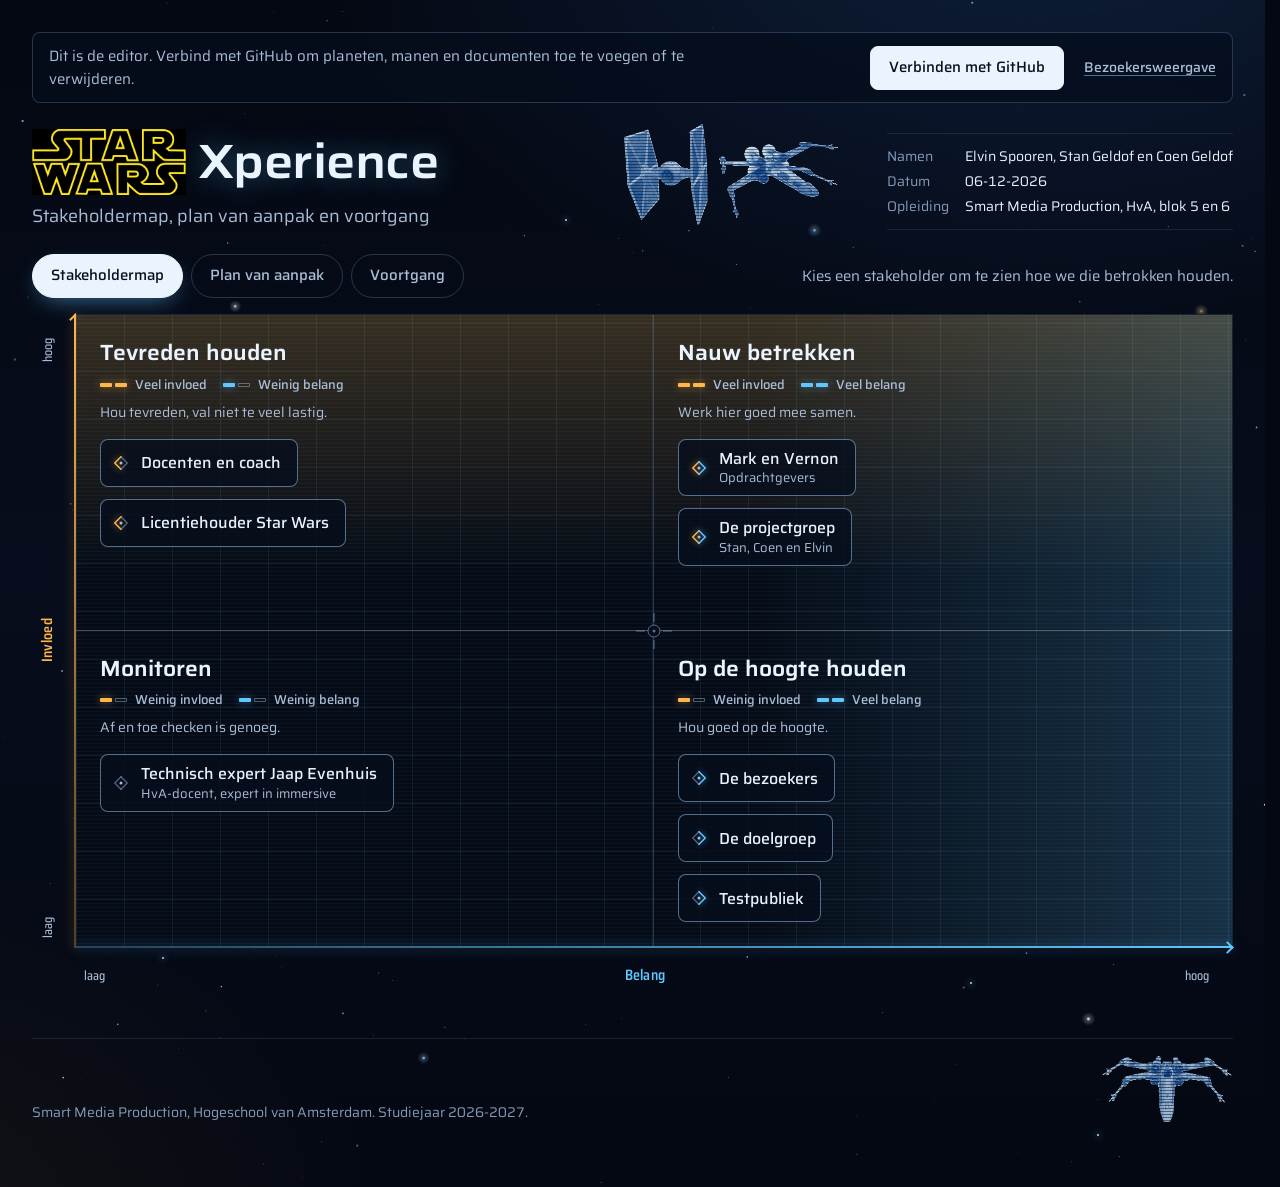
==== editor.html @ 6825aa11 "Eerste versie van de stakeholdermap Star Wars Xperience Bezoekerspagina (index.html), editor voor he" ====
<!doctype html>
<html lang="nl">
<head>
  <meta charset="utf-8">
  <meta name="viewport" content="width=device-width, initial-scale=1, viewport-fit=cover">
  <title>Editor | Star Wars Xperience</title>
  <meta name="description" content="Editor voor het team van Star Wars Xperience: planeten, manen en documenten toevoegen en verwijderen.">
  <meta name="robots" content="noindex, nofollow">
  <meta name="color-scheme" content="dark">
  <meta name="theme-color" content="#040812">
  <link rel="icon" href="data:image/svg+xml,%3Csvg xmlns='http://www.w3.org/2000/svg' viewBox='0 0 16 16'%3E%3Crect width='16' height='16' rx='3' fill='%23070d1c'/%3E%3Cpath d='M8 2.5 2.5 8 8 13.5' fill='none' stroke='%23ffb648' stroke-width='1.6' stroke-linecap='round' stroke-linejoin='round'/%3E%3Cpath d='M8 2.5 13.5 8 8 13.5' fill='none' stroke='%2362c6ff' stroke-width='1.6' stroke-linecap='round' stroke-linejoin='round'/%3E%3Ccircle cx='8' cy='8' r='1.4' fill='%23eaf4ff'/%3E%3C/svg%3E">
  <style>
    /* Basis voor het moment dat styles.css en de scripts nog niet geladen zijn,
       bijvoorbeeld in een voorvertoning die alleen dit ene bestand toont. */
    html { background: #040812; color-scheme: dark; }
    body { margin: 0; color: #e8f1fb; font-family: "Saira", "Bahnschrift", "DIN Alternate", "Segoe UI", system-ui, sans-serif; line-height: 1.55; }
    .page { max-width: 1344px; margin: 0 auto; padding: 24px 16px 48px; }
    h1 { margin: 0; font-size: 2rem; line-height: 1.1; color: #eaf4ff; }
    .masthead__sub { margin: 8px 0 0; font-size: 1.125rem; color: #a9bdd6; }
    .skip { position: absolute; left: 16px; top: 16px; transform: translateY(-200%); }
    .skip:focus { transform: none; }
    dialog:not([open]) { display: none; }
    .fallback { max-width: 60ch; margin: 24px 0 0; padding: 16px; border: 1px dashed rgba(160, 208, 255, 0.5); border-radius: 8px; color: #a9bdd6; opacity: 0; animation: fallback-in 0.01s 1.5s forwards; }
    .fallback strong { color: #eaf4ff; }
    @keyframes fallback-in { to { opacity: 1; } }
  </style>
  <link rel="stylesheet" href="styles.css">
</head>
<body data-modus="editor">
  <canvas class="sky" id="sky" aria-hidden="true"></canvas>
  <div class="sky-lights" id="sky-lights" aria-hidden="true"></div>

  <a class="skip" href="#inhoud">Naar de inhoud</a>

  <div class="page">
    <header class="masthead" id="masthead">
      <div class="masthead__title" id="masthead-title">
        <div class="masthead__words">
          <h1 id="project-naam">Star Wars Xperience</h1>
          <p class="masthead__sub" id="project-ondertitel">Stakeholdermap, plan van aanpak en voortgang</p>
        </div>
      </div>
      <dl class="titleblock" id="project-gegevens"></dl>
    </header>

    <div class="switchbar">
      <div class="tabs" id="tabs" role="tablist"></div>
      <p class="switchbar__hint" id="weergave-intro"></p>
    </div>

    <main id="inhoud" tabindex="-1">
      <p class="fallback" id="fallback">De stakeholdermap is hier niet geladen. Open <strong>editor.html</strong> in een browser om hem te zien. Een voorvertoning zonder scripts toont alleen deze kop.</p>

      <section class="view" id="weergave-kaart" role="tabpanel" aria-labelledby="tab-kaart">
        <div class="stage" id="stage">
          <div class="map" id="map"></div>
          <div class="dock">
            <dialog class="detail" id="detail" aria-labelledby="detail-naam">
              <div class="detail__inner">
                <header class="detail__head">
                  <div>
                    <h2 id="detail-naam" tabindex="-1"></h2>
                    <p class="detail__sub" id="detail-sub"></p>
                  </div>
                  <button class="iconbtn" id="detail-sluiten" type="button">
                    <svg viewBox="0 0 20 20" width="20" height="20" aria-hidden="true" focusable="false"><path d="M5 5l10 10M15 5 5 15" fill="none" stroke="currentColor" stroke-width="1.5" stroke-linecap="round"/></svg>
                  </button>
                </header>
                <div class="detail__positie" id="detail-positie"></div>
                <section class="detail__plan" aria-labelledby="detail-plan-titel">
                  <h3 id="detail-plan-titel"></h3>
                  <div id="detail-plan"></div>
                </section>
                <section class="detail__docs" aria-labelledby="detail-docs-titel">
                  <h3 id="detail-docs-titel"></h3>
                  <div id="detail-docs"></div>
                </section>
              </div>
            </dialog>
          </div>
        </div>
      </section>

      <section class="view" id="weergave-plan" role="tabpanel" aria-labelledby="tab-plan" hidden></section>

      <section class="view" id="weergave-voortgang" role="tabpanel" aria-labelledby="tab-voortgang" hidden>
        <div class="galaxy" id="galaxy"></div>
        <div class="planetview" id="planetview" hidden></div>
      </section>
    </main>

    <footer class="colophon" id="colophon">
      <div class="colophon__text">
        <p id="voettekst"></p>
      </div>
    </footer>
  </div>

  <canvas class="hyperspace" id="hyperspace" aria-hidden="true" hidden></canvas>

  <noscript>
    <p class="noscript">Deze pagina heeft JavaScript nodig om de stakeholdermap te tonen.</p>
  </noscript>

  <script src="data.js"></script>
  <script src="documenten.js"></script>
  <script src="planeten.js"></script>
  <script src="voortgang.js"></script>
  <script src="app.js"></script>
</body>
</html>
---- styles.css ----
/* Stakeholdermap Star Wars Xperience
   Twee lichten dragen de kaart: amber is invloed, blauw is belang. */

/* Saira staat in de map fonts (SIL Open Font License, zie fonts/OFL.txt). */
@font-face {
  font-family: "Saira";
  font-style: normal;
  font-weight: 100 900;
  font-stretch: 50% 125%;
  font-display: swap;
  src: url("fonts/saira-latin-ext.woff2") format("woff2");
  unicode-range: U+0100-02BA, U+02BD-02C5, U+02C7-02CC, U+02CE-02D7, U+02DD-02FF, U+0304, U+0308, U+0329, U+1D00-1DBF, U+1E00-1E9F, U+1EF2-1EFF, U+2020, U+20A0-20AB, U+20AD-20C4, U+2113, U+2C60-2C7F, U+A720-A7FF;
}

@font-face {
  font-family: "Saira";
  font-style: normal;
  font-weight: 100 900;
  font-stretch: 50% 125%;
  font-display: swap;
  src: url("fonts/saira-latin.woff2") format("woff2");
  unicode-range: U+0000-00FF, U+0131, U+0152-0153, U+02BB-02BC, U+02C6, U+02DA, U+02DC, U+0304, U+0308, U+0329, U+2000-206F, U+20AC, U+2122, U+2191, U+2193, U+2212, U+2215, U+FEFF, U+FFFD;
}

:root {
  color-scheme: dark;

  /* Ruimte */
  --space-deep: #040812;
  --space: #070d1c;
  --panel: #0a1426;
  --plate: rgba(6, 14, 28, 0.76);
  --plate-hover: rgba(14, 30, 56, 0.9);
  --plate-lock: rgba(18, 38, 70, 0.95);

  /* Licht */
  --amber: #ffb648;
  --amber-rgb: 255, 182, 72;
  --blue: #62c6ff;
  --blue-rgb: 98, 198, 255;
  --ice: #eaf4ff;

  /* Tekst en lijnen */
  --text: #e8f1fb;
  --text-2: #a9bdd6;
  --text-3: #8399b6;
  --line: rgba(128, 176, 224, 0.26);
  --line-soft: rgba(128, 176, 224, 0.14);
  --line-strong: rgba(160, 208, 255, 0.5);
  --mark-off: rgba(150, 176, 208, 0.5);
  --grid: rgba(128, 176, 224, 0.1);
  --surface: rgba(6, 12, 24, 0.95);
  --danger: #ff9c9c;

  /* Spacing op een basis van 4px */
  --s-xxs: 4px;
  --s-xs: 8px;
  --s-sm: 12px;
  --s-md: 16px;
  --s-lg: 20px;
  --s-xl: 24px;
  --s-xxl: 32px;
  --s-xxxl: 40px;
  --s-section-sm: 48px;
  --s-section: 64px;

  /* Radii */
  --r-xs: 4px;
  --r-md: 8px;
  --r-lg: 12px;
  --r-xxl: 20px;
  --r-full: 9999px;

  --font: "Saira", "Bahnschrift", "DIN Alternate", "Segoe UI", system-ui, sans-serif;
  --ease-out: cubic-bezier(0.16, 1, 0.3, 1);
  --detail-w: 400px;
}

*,
*::before,
*::after {
  box-sizing: border-box;
}

html {
  -webkit-text-size-adjust: 100%;
  text-size-adjust: 100%;
  scrollbar-color: rgba(var(--blue-rgb), 0.45) transparent;
  scrollbar-gutter: stable;
  background: var(--space-deep);
}

html.has-sheet {
  overflow: hidden;
}

/* De nevel zit in de achtergrond van de body, de sterren liggen er als laag overheen. */
body {
  position: relative;
  isolation: isolate;
  margin: 0;
  min-height: 100dvh;
  background:
    radial-gradient(1200px 720px at 82% -120px, rgba(46, 104, 190, 0.26), transparent 62%) no-repeat,
    radial-gradient(900px 620px at -12% calc(100% + 80px), rgba(var(--amber-rgb), 0.07), transparent 62%) no-repeat,
    linear-gradient(180deg, var(--space-deep) 0%, var(--space) 48%, var(--space-deep) 100%);
  color: var(--text);
  font-family: var(--font);
  font-size: 1rem;
  font-weight: 400;
  line-height: 1.55;
  font-variant-numeric: tabular-nums;
  -webkit-font-smoothing: antialiased;
  text-rendering: optimizeLegibility;
}

::selection {
  background: rgba(var(--blue-rgb), 0.36);
  color: #fff;
}

:focus-visible {
  outline: 2px solid var(--ice);
  outline-offset: 3px;
}

h1,
h2,
h3,
p,
dl,
dd,
ul {
  margin: 0;
}

ul {
  padding: 0;
  list-style: none;
}

button {
  font-family: inherit;
}

/* Sterrenveld */
.sky {
  position: absolute;
  inset: 0;
  z-index: -1;
  width: 100%;
  height: 100%;
  pointer-events: none;
}

.sky-lights {
  position: absolute;
  inset: 0;
  z-index: -1;
  pointer-events: none;
  overflow: hidden;
}

.sky-lights span {
  position: absolute;
  width: 2px;
  height: 2px;
  border-radius: 50%;
  background: var(--ice);
  box-shadow: 0 0 6px 1px rgba(var(--blue-rgb), 0.55);
  opacity: 0.85;
}

.skip {
  position: absolute;
  left: var(--s-md);
  top: var(--s-md);
  z-index: 10;
  padding: 10px 18px;
  border-radius: var(--r-md);
  background: var(--ice);
  color: #06101f;
  font-weight: 500;
  text-decoration: none;
  transform: translateY(-200%);
}

.skip:focus-visible {
  transform: none;
}

.noscript {
  max-width: 1280px;
  margin: 0 auto;
  padding: var(--s-xl) var(--s-md);
  color: var(--text);
}

.visually-hidden {
  position: absolute;
  width: 1px;
  height: 1px;
  margin: -1px;
  padding: 0;
  overflow: hidden;
  clip-path: inset(50%);
  white-space: nowrap;
  border: 0;
}

/* Pagina */
.page {
  max-width: 1344px;
  margin-inline: auto;
  padding: var(--s-xl) var(--s-md) var(--s-section-sm);
}

/* Kop */
.masthead {
  display: grid;
  gap: var(--s-lg);
}

h1 {
  font-size: 2rem;
  font-weight: 600;
  font-stretch: 118%;
  line-height: 1.1;
  letter-spacing: -0.01em;
  color: var(--ice);
  text-wrap: balance;
  text-shadow: 0 0 28px rgba(var(--blue-rgb), 0.38);
}

.masthead__sub {
  margin-top: var(--s-xs);
  font-size: 1.125rem;
  line-height: 1.5;
  color: var(--text-2);
}

.masthead__title {
  container-type: inline-size;
  display: flex;
  align-items: flex-end;
  justify-content: space-between;
  gap: var(--s-xl);
  min-width: 0;
}

.masthead__words {
  min-width: 0;
}

/* Titel: het logo vervangt de woorden "Star Wars", de rest is gezet. */
.lockup {
  display: flex;
  flex-wrap: wrap;
  align-items: center;
  gap: var(--s-xs) var(--s-sm);
}

.lockup__logo {
  flex: none;
  width: 3.2em;
  mix-blend-mode: screen;
}

/* Een plaatje met uitsnede: het script zet de maat, hier alleen het venster. */
.crop {
  position: relative;
  display: block;
  overflow: hidden;
}

.crop img {
  position: absolute;
  top: 0;
  left: 0;
  display: block;
  max-width: none;
  height: auto;
  opacity: 0;
}

.crop.is-ready img {
  opacity: 1;
}

/* Hologram: een uitgesneden schip in blauw licht, met scanlijnen eroverheen. */
.holo {
  flex: none;
  opacity: 0.94;
  pointer-events: none;
  -webkit-mask-image: repeating-linear-gradient(to bottom, #000 0 2px, rgba(0, 0, 0, 0.5) 2px 3px);
  mask-image: repeating-linear-gradient(to bottom, #000 0 2px, rgba(0, 0, 0, 0.5) 2px 3px);
}

.holo--kop {
  display: none;
  width: 216px;
  margin-bottom: var(--s-xxs);
}

@container (min-width: 700px) {
  .holo--kop {
    display: block;
  }
}

.holo--voet {
  width: 132px;
}

.titleblock {
  display: grid;
  grid-template-columns: auto minmax(0, 1fr);
  gap: var(--s-xxs) var(--s-md);
  padding-block: var(--s-sm);
  border-block: 1px solid var(--line-soft);
  font-size: 0.875rem;
  line-height: 1.5;
}

.titleblock dt {
  color: var(--text-3);
}

.titleblock dd {
  color: var(--text);
}

/* Schakelaar tussen de weergaven */
.switchbar {
  display: flex;
  flex-wrap: wrap;
  align-items: center;
  justify-content: space-between;
  gap: var(--s-sm) var(--s-xl);
  margin-top: var(--s-xl);
}

.tabs {
  display: flex;
  flex-wrap: wrap;
  gap: var(--s-xxs);
}

/* Op een smal scherm staan de drie tabs in de smalle snede van Saira, zodat ze op één rij passen. */
.tab {
  appearance: none;
  min-height: 44px;
  padding: var(--s-xs);
  border: 1px solid var(--line);
  border-radius: var(--r-full);
  background: transparent;
  color: var(--text-2);
  font-size: 0.875rem;
  font-weight: 500;
  font-stretch: 88%;
  line-height: 1.3;
  white-space: nowrap;
  cursor: pointer;
  transition: color 0.18s, border-color 0.18s, background-color 0.18s;
}

.tab:hover {
  color: var(--text);
  border-color: var(--line-strong);
}

.tab[aria-selected="true"],
.tab[aria-selected="true"]:hover {
  border-color: var(--ice);
  background: var(--ice);
  color: #06101f;
  box-shadow: 0 8px 24px -10px rgba(var(--blue-rgb), 0.7);
}

.switchbar__hint {
  max-width: 60ch;
  font-size: 0.9375rem;
  line-height: 1.5;
  color: var(--text-2);
}

main {
  margin-top: var(--s-lg);
  outline: none;
}

.view[hidden] {
  display: none;
}

/* Kaart */
.stage {
  min-width: 0;
}

.map {
  position: relative;
  min-width: 0;
}

.axis,
.plot__cross,
.plot__sweep {
  display: none;
}

/* Op een smal scherm is de projectie één strook over de volle breedte, met open lijnen tussen de kwadranten. */
.plot {
  position: relative;
  display: grid;
  margin-inline: calc(-1 * var(--s-md));
  border-block: 1px solid var(--line);
  background-color: var(--surface);
}

.quad {
  --wash-invloed: none;
  --wash-belang: none;
  position: relative;
  min-width: 0;
  padding: var(--s-xl) var(--s-md);
  background-image: var(--wash-invloed), var(--wash-belang);
}

.quad + .quad {
  border-top: 1px solid var(--line);
}

/* Het licht van de positie: amber stijgt met invloed, blauw groeit met belang */
.quad[data-invloed="hoog"] {
  --wash-invloed: linear-gradient(to top, transparent 18%, rgba(var(--amber-rgb), 0.2) 100%);
}

.quad[data-belang="hoog"] {
  --wash-belang: linear-gradient(to right, transparent 18%, rgba(var(--blue-rgb), 0.2) 100%);
}

/* Scanlines, alleen op de projectie */
.quad::before {
  content: "";
  position: absolute;
  inset: 0;
  background: repeating-linear-gradient(to bottom, rgba(150, 205, 255, 0.045) 0 1px, transparent 1px 4px);
  pointer-events: none;
}

.quad__head {
  position: relative;
  display: grid;
  gap: var(--s-xs);
  margin-bottom: var(--s-lg);
}

.quad h2 {
  font-size: 1.375rem;
  font-weight: 600;
  font-stretch: 108%;
  line-height: 1.3;
  color: var(--ice);
}

.quad__aanpak {
  max-width: 44ch;
  font-size: 0.875rem;
  line-height: 1.5;
  color: var(--text-2);
}

.levels {
  display: flex;
  flex-wrap: wrap;
  gap: var(--s-xxs) var(--s-md);
  font-size: 0.8125rem;
  font-weight: 500;
  line-height: 1.4;
  color: var(--text-2);
}

.level {
  display: inline-flex;
  align-items: center;
  gap: var(--s-xs);
}

.meter {
  display: inline-flex;
  gap: 3px;
}

.meter i {
  width: 12px;
  height: 4px;
  border-radius: 1px;
  box-shadow: inset 0 0 0 1px var(--mark-off);
}

.level--invloed .meter i:first-child,
.level--invloed[data-niveau="hoog"] .meter i {
  background: var(--amber);
  box-shadow: 0 0 8px rgba(var(--amber-rgb), 0.55);
}

.level--belang .meter i:first-child,
.level--belang[data-niveau="hoog"] .meter i {
  background: var(--blue);
  box-shadow: 0 0 8px rgba(var(--blue-rgb), 0.55);
}

/* Positieteken: links amber voor invloed, rechts blauw voor belang */
.mark {
  flex: none;
  width: 16px;
  height: 16px;
  overflow: visible;
}

.mark path {
  fill: none;
  stroke: var(--mark-off);
  stroke-width: 1.5;
  stroke-linecap: round;
  stroke-linejoin: round;
}

.mark circle {
  fill: var(--text-2);
}

.mark[data-invloed="hoog"] .mark__invloed {
  stroke: var(--amber);
  filter: drop-shadow(0 0 3px rgba(var(--amber-rgb), 0.7));
}

.mark[data-belang="hoog"] .mark__belang {
  stroke: var(--blue);
  filter: drop-shadow(0 0 3px rgba(var(--blue-rgb), 0.7));
}

/* Nodes */
.nodes {
  position: relative;
  display: flex;
  flex-direction: column;
  align-items: flex-start;
  gap: var(--s-sm);
}

.nodes li {
  max-width: 100%;
}

.node {
  appearance: none;
  position: relative;
  display: inline-flex;
  align-items: center;
  gap: var(--s-sm);
  max-width: 100%;
  min-height: 48px;
  padding: var(--s-xs) var(--s-md) var(--s-xs) var(--s-sm);
  border: 1px solid var(--line-strong);
  border-radius: var(--r-md);
  background: var(--plate);
  color: var(--text);
  text-align: left;
  cursor: pointer;
  transition: border-color 0.18s, background-color 0.18s, box-shadow 0.24s;
}

.node:hover {
  border-color: rgba(190, 226, 255, 0.85);
  background: var(--plate-hover);
}

.node__text {
  display: grid;
  min-width: 0;
}

.node__naam {
  font-size: 1rem;
  font-weight: 500;
  line-height: 1.35;
}

.node__sub {
  font-size: 0.8125rem;
  line-height: 1.4;
  color: var(--text-2);
}

/* Vastgezet: hoekhaken om de gekozen node */
.node[aria-expanded="true"] {
  border-color: var(--ice);
  background: var(--plate-lock);
  box-shadow: 0 10px 28px -10px rgba(var(--blue-rgb), 0.65);
}

.node[aria-expanded="true"] .mark circle {
  fill: var(--ice);
}

.node[aria-expanded="true"]::after {
  --c: var(--ice);
  --l: 11px;
  --t: 1.5px;
  content: "";
  position: absolute;
  inset: -7px;
  pointer-events: none;
  background:
    linear-gradient(var(--c), var(--c)) left top / var(--l) var(--t) no-repeat,
    linear-gradient(var(--c), var(--c)) left top / var(--t) var(--l) no-repeat,
    linear-gradient(var(--c), var(--c)) right top / var(--l) var(--t) no-repeat,
    linear-gradient(var(--c), var(--c)) right top / var(--t) var(--l) no-repeat,
    linear-gradient(var(--c), var(--c)) left bottom / var(--l) var(--t) no-repeat,
    linear-gradient(var(--c), var(--c)) left bottom / var(--t) var(--l) no-repeat,
    linear-gradient(var(--c), var(--c)) right bottom / var(--l) var(--t) no-repeat,
    linear-gradient(var(--c), var(--c)) right bottom / var(--t) var(--l) no-repeat;
}

/* Detailpaneel */
.dock {
  min-width: 0;
}

.detail {
  position: static;
  width: var(--detail-w);
  max-width: none;
  max-height: none;
  margin: 0;
  padding: 0;
  border: 1px solid var(--line-strong);
  border-radius: var(--r-lg);
  background: var(--panel);
  color: var(--text);
  scrollbar-color: rgba(var(--blue-rgb), 0.45) transparent;
}

.detail__inner {
  --px: var(--s-xl);
  padding: 0 var(--px) var(--s-xl);
}

/* De naam en de sluitknop blijven boven staan terwijl de inhoud van het paneel schuift. */
.detail__head {
  position: sticky;
  top: 0;
  z-index: 2;
  display: flex;
  align-items: flex-start;
  justify-content: space-between;
  gap: var(--s-md);
  margin-inline: calc(-1 * var(--px));
  padding: var(--s-xl) var(--px) var(--s-md);
  border-bottom: 1px solid var(--line-soft);
  background: var(--panel);
}

.detail h2 {
  font-size: 1.75rem;
  font-weight: 600;
  font-stretch: 108%;
  line-height: 1.2;
  color: var(--ice);
  text-wrap: balance;
  outline: none;
}

.detail__sub {
  margin-top: var(--s-xxs);
  color: var(--text-2);
}

.iconbtn {
  appearance: none;
  flex: none;
  display: grid;
  place-items: center;
  width: 44px;
  height: 44px;
  margin: -6px -6px 0 0;
  border: 1px solid var(--line);
  border-radius: var(--r-md);
  background: transparent;
  color: var(--text-2);
  cursor: pointer;
  transition: color 0.18s, border-color 0.18s, background-color 0.18s;
}

.iconbtn:hover {
  color: var(--ice);
  border-color: var(--line-strong);
  background: rgba(var(--blue-rgb), 0.1);
}

.detail__positie {
  display: grid;
  grid-template-columns: minmax(0, 1fr) auto;
  align-items: center;
  gap: var(--s-md);
  padding-block: var(--s-md);
  border-bottom: 1px solid var(--line-soft);
}

.detail__positie-tekst {
  display: grid;
  gap: var(--s-xs);
  min-width: 0;
}

/* Hologram van de stakeholder: blauwe figuren of het logo boven een kleine straler */
.holoportret {
  display: grid;
  justify-items: center;
  width: 76px;
}

.holoportret__beeld {
  display: grid;
  place-items: end center;
  width: 100%;
  height: 60px;
  filter: drop-shadow(0 0 6px rgba(var(--blue-rgb), 0.6));
  -webkit-mask-image: repeating-linear-gradient(to bottom, #000 0 2px, rgba(0, 0, 0, 0.45) 2px 3px);
  mask-image: repeating-linear-gradient(to bottom, #000 0 2px, rgba(0, 0, 0, 0.45) 2px 3px);
}

.holoportret__figuren {
  max-width: 100%;
  height: 56px;
  fill: rgba(var(--blue-rgb), 0.26);
  stroke: var(--blue);
  stroke-width: 1.5;
  stroke-linejoin: round;
}

.holoportret__logo {
  width: 76px;
  height: auto;
  align-self: center;
}

.holoportret__voet {
  width: 44px;
  height: 7px;
  margin-top: 3px;
  border-radius: 50%;
  background: radial-gradient(closest-side, rgba(var(--blue-rgb), 0.9), rgba(var(--blue-rgb), 0.12) 75%, transparent);
}

.detail__kwadrant {
  display: flex;
  align-items: center;
  gap: var(--s-xs);
  font-size: 1.125rem;
  font-weight: 600;
  line-height: 1.4;
  color: var(--ice);
}

.detail__aanpak {
  font-size: 0.9375rem;
  line-height: 1.5;
  color: var(--text-2);
}

.detail h3 {
  margin-top: var(--s-xl);
  font-size: 1.125rem;
  font-weight: 600;
  line-height: 1.4;
}

.detail__onder {
  margin-top: var(--s-xxs);
  font-size: 0.875rem;
  line-height: 1.5;
  color: var(--text-2);
}

.detail__onder strong {
  font-weight: 600;
  color: var(--text);
}

.plan-dl {
  margin-top: var(--s-sm);
}

.plan-dl > div {
  padding-block: var(--s-sm);
  border-top: 1px solid var(--line-soft);
}

.plan-dl dt {
  font-size: 0.8125rem;
  line-height: 1.4;
  color: var(--text-3);
}

.plan-dl dd {
  margin-top: 2px;
  line-height: 1.5;
}

.openstate {
  margin-top: var(--s-sm);
  padding: var(--s-md);
  border: 1px dashed var(--line-strong);
  border-radius: var(--r-md);
}

.openstate strong {
  display: block;
  font-weight: 600;
  color: var(--ice);
}

.openstate p {
  margin-top: var(--s-xxs);
  font-size: 0.9375rem;
  line-height: 1.5;
  color: var(--text-2);
}

/* Paneel als bottom sheet */
.detail.detail--sheet {
  position: fixed;
  inset: auto 0 0 0;
  width: 100%;
  max-width: 640px;
  max-height: min(88dvh, 720px);
  margin-inline: auto;
  border-bottom: 0;
  border-radius: var(--r-xxl) var(--r-xxl) 0 0;
  overflow-y: auto;
  overscroll-behavior: contain;
  box-shadow: 0 -24px 48px -12px rgba(0, 0, 0, 0.72);
}

.detail.detail--sheet::backdrop {
  background: rgba(2, 6, 14, 0.66);
}

.detail--sheet .detail__inner {
  --px: var(--s-lg);
  padding-bottom: calc(var(--s-xl) + env(safe-area-inset-bottom));
}

/* Plan van aanpak */
.planwrap {
  border: 1px solid var(--line);
  border-radius: var(--r-lg);
  background: var(--surface);
  overflow: hidden;
}

.plan {
  width: 100%;
  border-collapse: separate;
  border-spacing: 0;
  table-layout: fixed;
  hyphens: auto;
  overflow-wrap: break-word;
}

.plan thead th {
  padding: var(--s-md) var(--s-lg);
  border-bottom: 1px solid var(--line);
  font-size: 0.8125rem;
  font-weight: 600;
  line-height: 1.4;
  text-align: left;
  vertical-align: bottom;
  color: var(--text-2);
}

/* De productenkolom is het breedst: daar staat het langste woord. */
.plan thead th:nth-child(1) {
  width: 20%;
}

.plan thead th:nth-child(2) {
  width: 20%;
}

.plan thead th:nth-child(3) {
  width: 24%;
}

.plan thead th:nth-child(4) {
  width: 19%;
}

.plan tbody th,
.plan tbody td {
  padding: var(--s-lg);
  text-align: left;
  vertical-align: top;
  line-height: 1.5;
}

.plan tbody tr + tr > * {
  border-top: 1px solid var(--line-soft);
}

.plan tbody th {
  font-weight: 400;
}

.plan__naam {
  display: block;
  font-size: 1.0625rem;
  font-weight: 600;
  line-height: 1.4;
  color: var(--ice);
}

.plan__pos {
  display: flex;
  align-items: center;
  gap: var(--s-xs);
  margin-top: var(--s-xxs);
  font-size: 0.8125rem;
  line-height: 1.4;
  color: var(--text-2);
}

.plan__open {
  display: inline-block;
  padding: var(--s-xs) var(--s-md);
  border: 1px dashed var(--line-strong);
  border-radius: var(--r-md);
  color: var(--text-2);
}

/* Onder 1200px: elke rij als blok met de vraag boven of naast het antwoord */
@media (max-width: 1199.98px) {
  .plan,
  .plan tbody,
  .plan tr,
  .plan th,
  .plan td {
    display: block;
  }

  .plan thead {
    position: absolute;
    width: 1px;
    height: 1px;
    overflow: hidden;
    clip-path: inset(50%);
  }

  .plan tbody tr {
    padding: var(--s-lg);
  }

  .plan tbody tr + tr {
    border-top: 1px solid var(--line);
  }

  .plan tbody tr + tr > * {
    border-top: 0;
  }

  .plan tbody th,
  .plan tbody td {
    padding: 0;
  }

  .plan tbody td {
    display: grid;
    gap: 2px;
    margin-top: var(--s-sm);
    padding-top: var(--s-sm);
    border-top: 1px solid var(--line-soft);
  }

  .plan tbody tr + tr > td {
    border-top: 1px solid var(--line-soft);
  }

  .plan tbody td::before {
    content: attr(data-label);
    font-size: 0.8125rem;
    line-height: 1.4;
    color: var(--text-3);
  }

  .plan tbody td.plan__opencel {
    border-top: 0;
    padding-top: 0;
  }

  .plan tbody td.plan__opencel::before {
    content: none;
  }
}

@media (min-width: 640px) and (max-width: 1199.98px) {
  .plan tbody td {
    grid-template-columns: minmax(0, 5fr) minmax(0, 7fr);
    gap: var(--s-md);
    align-items: baseline;
  }

  .plan tbody td.plan__opencel {
    grid-template-columns: minmax(0, 1fr);
  }
}

/* Documenten bij een stakeholder */
.icon {
  flex: none;
  width: 16px;
  height: 16px;
}

.node__docs {
  display: inline-flex;
  align-items: center;
  gap: var(--s-xxs);
  margin-left: var(--s-xxs);
  padding-left: var(--s-sm);
  border-left: 1px solid var(--line);
  font-size: 0.8125rem;
  font-weight: 500;
  line-height: 1;
  color: var(--text-2);
}

.node__docs[hidden] {
  display: none;
}

.docs {
  margin-top: var(--s-sm);
  border-top: 1px solid var(--line-soft);
}

.doc {
  display: flex;
  flex-wrap: wrap;
  align-items: center;
  gap: 0 var(--s-xs);
  border-bottom: 1px solid var(--line-soft);
}

.doc__link {
  flex: 1 1 0;
  display: flex;
  align-items: flex-start;
  gap: var(--s-sm);
  min-width: 0;
  min-height: 44px;
  padding-block: var(--s-xs);
  color: var(--text);
  text-decoration: none;
}

.doc__link .icon {
  margin-top: 3px;
  color: var(--blue);
}

.doc__text {
  display: grid;
  min-width: 0;
}

.doc__titel {
  font-weight: 500;
  line-height: 1.4;
  overflow-wrap: anywhere;
}

a.doc__link .doc__titel {
  text-decoration: underline;
  text-decoration-color: var(--line-strong);
  text-underline-offset: 3px;
}

a.doc__link:hover .doc__titel {
  text-decoration-color: currentColor;
}

.doc__meta {
  font-size: 0.8125rem;
  line-height: 1.4;
  color: var(--text-3);
}

.doc__confirm {
  flex: 1 0 100%;
  display: flex;
  flex-wrap: wrap;
  align-items: center;
  gap: var(--s-xs);
  padding-bottom: var(--s-sm);
  font-size: 0.875rem;
  color: var(--text-2);
}

.docs__leeg {
  margin-top: var(--s-xs);
  font-size: 0.9375rem;
  line-height: 1.5;
  color: var(--text-2);
}

.docs__status {
  margin-top: var(--s-sm);
  padding: var(--s-xs) var(--s-sm);
  border: 1px solid var(--line);
  border-radius: var(--r-md);
  font-size: 0.875rem;
  line-height: 1.5;
}

#detail-docs > .btn {
  margin-top: var(--s-md);
}

.plan__docs {
  display: grid;
  gap: 2px;
  margin-top: var(--s-xs);
}

.plan__docs[hidden] {
  display: none;
}

.plan__docs .doc__link {
  min-height: 0;
  padding-block: 2px;
  font-size: 0.875rem;
}

.plan__docs .doc__titel {
  font-weight: 400;
}

/* Voortgang: sterrenkaart met planeten, en de weergave van één planeet */
.galaxy,
.planetview {
  position: relative;
  margin-inline: calc(-1 * var(--s-md));
  border-block: 1px solid var(--line);
  background-color: var(--surface);
  background-image:
    repeating-linear-gradient(to bottom, rgba(150, 205, 255, 0.045) 0 1px, transparent 1px 4px),
    linear-gradient(var(--grid) 1px, transparent 1px),
    linear-gradient(90deg, var(--grid) 1px, transparent 1px);
  background-size: auto, 48px 48px, 48px 48px;
}

.galaxy[hidden],
.planetview[hidden] {
  display: none;
}

.galaxy {
  height: calc(var(--n, 4) * 196px + 56px);
  overflow: hidden;
}

.galaxy__chart {
  position: absolute;
  inset: 0;
  width: 100%;
  height: 100%;
  pointer-events: none;
}

.galaxy__orbit {
  fill: none;
  stroke: var(--line);
  stroke-width: 1;
  stroke-dasharray: 2 7;
  vector-effect: non-scaling-stroke;
}

/* De route tussen de planeten, in de volgorde van het project */
.galaxy__route {
  fill: none;
  stroke: var(--blue);
  stroke-width: 1.5;
  stroke-dasharray: 10 8;
  stroke-linecap: round;
  vector-effect: non-scaling-stroke;
  opacity: 0.75;
}

.galaxy__route--wide {
  display: none;
}


.planet {
  --d: calc(var(--size) * 0.8);
  appearance: none;
  position: absolute;
  top: var(--yt);
  left: var(--xt);
  display: grid;
  justify-items: center;
  gap: var(--s-xxs);
  width: max-content;
  max-width: 60%;
  padding: var(--s-xs);
  border: 0;
  border-radius: var(--r-lg);
  background: none;
  color: var(--text);
  text-align: center;
  cursor: pointer;
  /* Het midden van de planeet ligt op de route, het label hangt eronder. */
  transform: translate(-50%, calc(var(--d) / -2 - var(--s-xs)));
}

.planet__svg {
  width: var(--d);
  height: auto;
  overflow: visible;
  transition: transform 0.4s var(--ease-out), filter 0.24s;
}

.planet:hover .planet__svg,
.planet:focus-visible .planet__svg {
  transform: scale(1.06);
  filter: brightness(1.3);
}

.planet__track {
  fill: none;
  stroke: var(--line);
  stroke-width: 1;
}

.planet__ring {
  fill: none;
  stroke: var(--ice);
  stroke-width: 3;
  stroke-linecap: round;
}

/* De lichtrand om een planeet met een plaatje */
.planet__rim {
  fill: none;
  stroke: var(--ice);
  stroke-opacity: 0.7;
  stroke-width: 1.5;
}

.planet__label {
  display: grid;
  gap: 2px;
  padding: var(--s-xxs) var(--s-sm);
  border-radius: var(--r-md);
  background: rgba(6, 12, 24, 0.85);
}

.planet__naam {
  font-size: 1.125rem;
  font-weight: 600;
  font-stretch: 108%;
  line-height: 1.3;
  color: var(--ice);
}

.planet__status {
  font-size: 0.8125rem;
  line-height: 1.4;
  color: var(--text-2);
}

.planetview {
  padding: var(--s-lg) var(--s-md) var(--s-xl);
  scroll-margin-top: var(--s-md);
}

.planetview__grid {
  display: grid;
  gap: var(--s-lg);
  margin-top: var(--s-lg);
}

.planetview__head {
  display: grid;
  gap: var(--s-xxs);
  min-width: 0;
}

.planetview__head .progress {
  margin-top: var(--s-sm);
}

/* Het stelsel: de planeet van dichtbij, met een maan per onderdeel op een baan eromheen.
   De hele projectie staat boven een straler, zoals op een holotafel. */
.system {
  --rx: 34%;
  --rxq: 34cqi;
  --ry: 33%;
  --moon: 44px;
  --label: 37cqi;
  container-type: inline-size;
  position: relative;
  min-width: 0;
  margin-inline: calc(-1 * var(--s-md));
  padding-bottom: 40px;
}

.system__ruimte {
  position: relative;
  height: 122cqi;
}

.system__baan {
  position: absolute;
  top: calc(50% - var(--ry));
  left: calc(50% - var(--rx));
  width: calc(2 * var(--rx));
  height: calc(2 * var(--ry));
  border: 1px dashed var(--line-strong);
  border-radius: 50%;
  pointer-events: none;
}

.system__planet {
  position: absolute;
  top: 50%;
  left: 50%;
  width: 43cqi;
  translate: -50% -50%;
}

.system__planet .planet__svg {
  display: block;
  width: 100%;
}

/* Een lichtband die door de planeet omhoog trekt */
.system__planet::after {
  content: "";
  position: absolute;
  inset: 0;
  clip-path: circle(32.8% at 50% 50%);
  background: linear-gradient(to top, transparent 42%, rgba(214, 236, 255, 0.2) 50%, transparent 58%) 0 0 / 100% 300%;
  pointer-events: none;
}

/* De lichtkegel van de straler naar de planeet */
.system__kegel {
  position: absolute;
  top: 50%;
  bottom: -22px;
  left: 50%;
  width: 30cqi;
  clip-path: polygon(40% 100%, 60% 100%, 100% 0, 0 0);
  background: linear-gradient(to top, rgba(var(--blue-rgb), 0.4), rgba(var(--blue-rgb), 0.05) 88%, transparent);
  translate: -50% 0;
  pointer-events: none;
}

.system.is-grid .system__kegel,
.system.is-grid .system__voet {
  display: none;
}

.system.is-mid {
  --label: 32cqi;
}

.system__voet {
  position: absolute;
  bottom: 10px;
  left: 50%;
  width: 120px;
  height: 20px;
  border: 1.5px solid var(--blue);
  border-radius: 50%;
  background: radial-gradient(closest-side, rgba(var(--blue-rgb), 0.6), rgba(var(--blue-rgb), 0.1) 72%, transparent);
  translate: -50% 0;
}

.system__voet::after {
  content: "";
  position: absolute;
  inset: 4px 30px;
  border: 1px solid var(--ice);
  border-radius: 50%;
  opacity: 0.75;
}

/* Manen: elk op zijn plek op de baan; de naam wijst van de planeet af */
.moons {
  position: absolute;
  inset: 0;
}

.moon {
  position: absolute;
  top: calc(50% + var(--cy) * var(--ry));
  left: calc(50% + var(--cx) * var(--rx));
  width: 0;
  height: 0;
}

.moon__btn {
  appearance: none;
  position: absolute;
  top: 0;
  left: 0;
  display: flex;
  flex-direction: column;
  align-items: center;
  gap: var(--s-xxs);
  width: max-content;
  /* Nooit breder dan de ruimte tussen de maan en de rand van het stelsel */
  max-width: min(var(--label), calc(100cqi - 2 * var(--ax, 0) * var(--rxq) - 8px));
  padding: 0;
  border: 0;
  border-radius: var(--r-md);
  background: none;
  color: var(--text);
  text-align: center;
  cursor: pointer;
  transform: translate(-50%, calc(var(--moon) / -2));
}

.moon.is-up .moon__btn {
  top: auto;
  bottom: 0;
  flex-direction: column-reverse;
  transform: translate(-50%, calc(var(--moon) / 2));
}

.moon__beeld {
  position: relative;
  flex: none;
  display: block;
  width: var(--moon);
  height: var(--moon);
}

.moon__svg {
  display: block;
  width: 100%;
  height: 100%;
  overflow: visible;
  transition: transform 0.4s var(--ease-out);
}

.moon__btn:hover .moon__svg,
.moon__btn:focus-visible .moon__svg {
  transform: scale(1.08);
}

.moon__naam.is-lang {
  font-stretch: 76%;
}

.moon__naam {
  padding: 2px 6px;
  border-radius: var(--r-xs);
  background: rgba(6, 12, 24, 0.85);
  font-size: 0.8125rem;
  font-weight: 500;
  font-stretch: 92%;
  line-height: 1.3;
  overflow-wrap: anywhere;
  hyphens: auto;
}

/* Nog niet af: gedimd met een gestippelde ring. Af: in volle kleur met een ijswitte ring en een vinkje. */
.moon__image {
  opacity: 0.55;
  filter: grayscale(0.45);
  transition: opacity 0.4s, filter 0.4s;
}

.moon[data-klaar="true"] .moon__image {
  opacity: 1;
  filter: none;
}

.moon__wire {
  fill: none;
  stroke: var(--blue);
  stroke-width: 1;
}

.moon__ring {
  fill: none;
  stroke: var(--line-strong);
  stroke-width: 1.25;
  stroke-dasharray: 3 4;
}

.moon[data-klaar="true"] .moon__ring {
  stroke: var(--ice);
  stroke-width: 2;
  stroke-dasharray: none;
}

.moon__rim {
  fill: none;
  stroke: var(--line-strong);
  stroke-width: 1.25;
}

.moon[data-klaar="true"] .moon__rim {
  stroke: var(--ice);
}

.moon__check circle {
  fill: var(--ice);
}

.moon__check path {
  fill: none;
  stroke: #06101f;
  stroke-width: 2;
  stroke-linecap: round;
  stroke-linejoin: round;
}

/* Meer manen dan er op één baan passen: de manen staan in rijen onder de planeet */
.system.is-grid .system__ruimte {
  display: grid;
  justify-items: center;
  gap: var(--s-lg);
  height: auto;
  padding: var(--s-lg) var(--s-md);
}

.system.is-grid .system__baan {
  display: none;
}

.system.is-grid .system__planet {
  position: relative;
  top: auto;
  left: auto;
  width: min(46cqi, 240px);
  translate: none;
}

.system.is-grid .moons {
  position: static;
  display: grid;
  grid-template-columns: repeat(auto-fill, minmax(104px, 1fr));
  gap: var(--s-lg) var(--s-xs);
  width: 100%;
}

.system.is-grid .moon {
  position: static;
  width: auto;
  min-width: 0;
  height: auto;
}

.system.is-grid .moon__btn {
  position: static;
  flex-direction: column;
  width: 100%;
  max-width: none;
  transform: none;
}

/* Een maan van dichtbij: dezelfde projectie, met alleen die ene maan in het midden */
.system--maan .system__ruimte {
  height: 84cqi;
}

.system--maan .system__planet {
  width: 62cqi;
}

.system--maan .system__planet .moon__svg {
  display: block;
  width: 100%;
  height: auto;
  overflow: visible;
}

/* Van dichtbij geen dimmen: de status staat in de ring, het vinkje en de tekst */
.system--maan .moon__image {
  opacity: 1;
  filter: none;
}

.system--maan .system__planet::after {
  clip-path: circle(35.9% at 50% 50%);
}

.moonview__afvinken {
  margin-top: var(--s-md);
}

@media (min-width: 640px) {
  .system--maan .system__ruimte {
    height: 64cqi;
  }

  .system--maan .system__planet {
    width: 48cqi;
  }
}

.planetview__extra {
  display: grid;
  gap: var(--s-xxl);
  margin-top: var(--s-xxl);
  padding-top: var(--s-xl);
  border-top: 1px solid var(--line-soft);
}

.planetview h2 {
  font-size: 1.75rem;
  font-weight: 600;
  font-stretch: 108%;
  line-height: 1.2;
  color: var(--ice);
  outline: none;
}

.planetview__status {
  color: var(--text-2);
}

.planetview__body {
  display: grid;
  gap: var(--s-xxl);
  min-width: 0;
}

.planetview h3 {
  font-size: 1.125rem;
  font-weight: 600;
  line-height: 1.4;
}

.planetview__section > * + * {
  margin-top: var(--s-sm);
}

/* Video's bij een onderdeel */
.clips {
  display: grid;
  grid-template-columns: repeat(auto-fill, minmax(min(100%, 260px), 560px));
  gap: var(--s-md);
}

.clip {
  display: grid;
  gap: var(--s-xs);
  min-width: 0;
  margin: 0;
}

.clip video {
  display: block;
  width: 100%;
  aspect-ratio: 16 / 9;
  border: 1px solid var(--line-strong);
  border-radius: var(--r-md);
  background: var(--space-deep);
}

.clip figcaption {
  display: flex;
  justify-content: space-between;
  gap: var(--s-sm);
  font-size: 0.9375rem;
  line-height: 1.4;
}

.clip__titel {
  font-weight: 500;
}

.clip__duur {
  flex: none;
  color: var(--text-3);
}

.progress {
  height: 8px;
  border-radius: var(--r-full);
  background: rgba(128, 176, 224, 0.2);
  overflow: hidden;
}

.progress__fill {
  display: block;
  height: 100%;
  border-radius: inherit;
  background: var(--ice);
}

.progress__text {
  font-size: 0.9375rem;
  line-height: 1.5;
  color: var(--text-2);
}

/* De manen als lijst, naast het stelsel */
.moonlist {
  border-top: 1px solid var(--line-soft);
}

.moonrow {
  display: flex;
  align-items: center;
  gap: var(--s-sm);
  min-height: 48px;
  padding-block: var(--s-xxs);
  border-bottom: 1px solid var(--line-soft);
}

.moonrow > .icon {
  width: 18px;
  height: 18px;
  color: var(--text-3);
}

.moonrow[data-klaar="true"] > .icon {
  color: var(--ice);
}

.moonrow__titel {
  line-height: 1.4;
  overflow-wrap: anywhere;
}

.moonrow__status {
  flex: none;
  margin-left: auto;
  font-size: 0.8125rem;
  line-height: 1.4;
  color: var(--text-3);
}

.moonrow[data-klaar="true"] .moonrow__status {
  color: var(--text-2);
}

.check {
  position: relative;
  flex: 1 1 0;
  display: flex;
  align-items: center;
  gap: var(--s-sm);
  min-width: 0;
  min-height: 44px;
  cursor: pointer;
}

.check input {
  position: absolute;
  top: 50%;
  left: 0;
  width: 22px;
  height: 22px;
  margin: -11px 0 0;
  opacity: 0;
  cursor: pointer;
}

.check__box {
  flex: none;
  display: grid;
  place-items: center;
  width: 22px;
  height: 22px;
  border: 1.5px solid var(--line-strong);
  border-radius: var(--r-xs);
}

.check input:checked + .check__box {
  border-color: var(--ice);
  background: var(--ice);
}

.check input:checked + .check__box::after {
  content: "";
  width: 11px;
  height: 6px;
  border-bottom: 2px solid #06101f;
  border-left: 2px solid #06101f;
  transform: translateY(-1px) rotate(-45deg);
}

.check input:focus-visible + .check__box {
  outline: 2px solid var(--ice);
  outline-offset: 3px;
}

.moonform {
  display: flex;
  flex-wrap: wrap;
  align-items: flex-end;
  gap: var(--s-xs);
}

.moonform .field {
  flex: 1 1 200px;
}

.nodes--links {
  flex-direction: row;
  flex-wrap: wrap;
}

/* Een stakeholder in de planeetweergave: zelfde vorm als een node op de kaart */
.stakelink {
  appearance: none;
  display: inline-flex;
  align-items: center;
  gap: var(--s-sm);
  max-width: 100%;
  min-height: 48px;
  padding: var(--s-xs) var(--s-md) var(--s-xs) var(--s-sm);
  border: 1px solid var(--line-strong);
  border-radius: var(--r-md);
  background: var(--plate);
  color: var(--text);
  text-align: left;
  cursor: pointer;
  transition: border-color 0.18s, background-color 0.18s;
}

.stakelink:hover {
  border-color: rgba(190, 226, 255, 0.85);
  background: var(--plate-hover);
}

/* De sprong naar een planeet */
.hyperspace {
  position: fixed;
  inset: 0;
  z-index: 60;
  width: 100%;
  height: 100%;
  transition: opacity 0.34s ease-out;
}

.hyperspace.is-out {
  opacity: 0;
}

@media (min-width: 640px) {
  .galaxy,
  .planetview {
    margin-inline: 0;
    border: 1px solid var(--line-soft);
  }

  .system {
    --rx: 37%;
    --rxq: 37cqi;
    --moon: clamp(48px, 8cqi, 60px);
    --label: 30cqi;
    margin-inline: 0;
  }

  .system.is-mid {
    --label: 24cqi;
  }

  .system.is-compact {
    --moon: 44px;
    --label: 22cqi;
  }

  .system__ruimte {
    height: 76cqi;
  }

  .system__planet {
    width: 42cqi;
  }

  .system:not(.is-compact) .moon__naam {
    font-size: 0.875rem;
  }

  .system:not(.is-compact) .moon__naam:not(.is-lang) {
    font-stretch: 100%;
  }

}

/* De golvende route van links naar rechts: alleen als elke planeet minstens 190px breed krijgt.
   De pagina zet dan de klasse is-wide; anders loopt de route van boven naar beneden. */
.galaxy.is-wide {
  height: clamp(440px, 62vh, 560px);
}

.galaxy.is-wide .galaxy__route--wide {
  display: inline;
}

.galaxy.is-wide .galaxy__route--tall {
  display: none;
}

.galaxy.is-wide .planet {
  --d: var(--size);
  top: var(--yw);
  left: var(--xw);
  max-width: none;
}

@media (min-width: 900px) {
  .planetview {
    padding: var(--s-xl) var(--s-xxl) var(--s-xxl);
  }

  .planetview__extra {
    grid-template-columns: repeat(auto-fit, minmax(320px, 1fr));
    gap: var(--s-section-sm);
  }

  .planetview h2 {
    font-size: 2.25rem;
  }
}

/* Vanaf 1100px staat de lijst naast het stelsel; smaller dan dat blijft het stelsel op volle breedte */
@media (min-width: 1100px) {
  .planetview__grid {
    grid-template-columns: minmax(0, 3fr) minmax(260px, 2fr);
    grid-template-areas:
      "stelsel kop"
      "stelsel manen";
    grid-template-rows: auto 1fr;
    align-items: start;
    gap: var(--s-lg) var(--s-section-sm);
  }

  .planetview__head {
    grid-area: kop;
  }

  .system {
    grid-area: stelsel;
  }

  .planetview__body {
    grid-area: manen;
  }
}

/* Knoppen en velden */
.btn {
  appearance: none;
  display: inline-flex;
  align-items: center;
  justify-content: center;
  gap: var(--s-xs);
  min-height: 44px;
  padding: var(--s-xs) 18px;
  border: 1px solid var(--line-strong);
  border-radius: var(--r-md);
  background: transparent;
  color: var(--text);
  font-size: 0.9375rem;
  font-weight: 500;
  line-height: 1.3;
  cursor: pointer;
  transition: color 0.18s, border-color 0.18s, background-color 0.18s;
}

.btn:hover {
  border-color: rgba(190, 226, 255, 0.85);
  background: rgba(var(--blue-rgb), 0.1);
}

.btn--primary,
.btn--primary:hover {
  border-color: var(--ice);
  background: var(--ice);
  color: #06101f;
}

.btn--primary:hover {
  border-color: #fff;
  background: #fff;
}

.btn--danger {
  border-color: var(--danger);
  color: var(--danger);
}

.btn--danger:hover {
  border-color: var(--danger);
  background: rgba(255, 156, 156, 0.14);
}

.btn:disabled,
.iconbtn:disabled {
  opacity: 0.55;
  cursor: progress;
}

.iconbtn--small {
  margin: 0;
  border-color: transparent;
}

.linkbtn {
  appearance: none;
  display: inline-flex;
  align-items: center;
  min-height: 44px;
  padding: 0;
  border: 0;
  background: none;
  color: var(--text-2);
  font-size: 0.875rem;
  font-weight: 500;
  text-decoration: underline;
  text-decoration-color: var(--line-strong);
  text-underline-offset: 3px;
  cursor: pointer;
}

.linkbtn:hover {
  color: var(--ice);
  text-decoration-color: currentColor;
}

.docform,
.teamform {
  display: grid;
  gap: var(--s-md);
}

.docform {
  margin-top: var(--s-md);
  padding-top: var(--s-md);
  border-top: 1px solid var(--line);
}

.field {
  display: grid;
  gap: var(--s-xxs);
}

.field[hidden] {
  display: none;
}

.field label {
  font-size: 0.875rem;
  font-weight: 500;
  line-height: 1.4;
  color: var(--text-2);
}

.field input {
  font-family: inherit;
}

.field input:not([type="file"]) {
  width: 100%;
  height: 44px;
  padding: 0 var(--s-md);
  border: 1px solid var(--line-strong);
  border-radius: var(--r-md);
  background: rgba(4, 8, 18, 0.7);
  color: var(--text);
  font-size: 1rem;
  caret-color: var(--blue);
}

.field input::placeholder {
  color: var(--text-3);
  opacity: 1;
}

.field input:not([type="file"]):focus-visible {
  border-color: var(--ice);
  outline-offset: 1px;
}

.field input[type="file"] {
  width: 100%;
  font-size: 0.875rem;
  color: var(--text-2);
}

.field input[type="file"]::file-selector-button {
  min-height: 44px;
  margin-right: var(--s-sm);
  padding: var(--s-xs) var(--s-md);
  border: 1px solid var(--line-strong);
  border-radius: var(--r-md);
  background: transparent;
  color: var(--text);
  font-family: inherit;
  font-size: 0.9375rem;
  font-weight: 500;
  cursor: pointer;
}

.hint {
  font-size: 0.8125rem;
  line-height: 1.45;
  color: var(--text-3);
}

.hint a {
  color: var(--blue);
  text-underline-offset: 3px;
}

.formerror {
  padding: var(--s-xs) var(--s-sm);
  border: 1px solid var(--danger);
  border-radius: var(--r-md);
  font-size: 0.875rem;
  line-height: 1.5;
  color: var(--danger);
}

.formerror[hidden] {
  display: none;
}

.actions {
  display: flex;
  flex-wrap: wrap;
  gap: var(--s-xs);
}

/* Keuze tussen bestand en link, in de vorm van de schakelaar bovenaan */
.seg {
  display: inline-flex;
  gap: var(--s-xs);
}

.seg__item {
  position: relative;
  display: inline-flex;
}

.seg__item input {
  position: absolute;
  inset: 0;
  margin: 0;
  opacity: 0;
  cursor: pointer;
}

.seg__item span {
  display: inline-flex;
  align-items: center;
  min-height: 44px;
  padding: var(--s-xs) var(--s-md);
  border: 1px solid var(--line);
  border-radius: var(--r-full);
  font-size: 0.875rem;
  font-weight: 500;
  color: var(--text-2);
}

.seg__item input:checked + span {
  border-color: var(--ice);
  background: var(--ice);
  color: #06101f;
}

.seg__item input:focus-visible + span {
  outline: 2px solid var(--ice);
  outline-offset: 3px;
}

/* Venster voor teamtoegang */
.modal {
  width: min(480px, calc(100% - 2 * var(--s-md)));
  max-height: calc(100dvh - 2 * var(--s-md));
  padding: 0;
  border: 1px solid var(--line-strong);
  border-radius: var(--r-lg);
  background: var(--panel);
  color: var(--text);
  overflow-y: auto;
}

.modal::backdrop {
  background: rgba(2, 6, 14, 0.66);
}

.modal__inner {
  display: grid;
  gap: var(--s-sm);
  padding: var(--s-xl);
}

.modal h2 {
  font-size: 1.75rem;
  font-weight: 600;
  font-stretch: 108%;
  line-height: 1.2;
  color: var(--ice);
  outline: none;
}

.modal p {
  line-height: 1.55;
}

.modal__sub {
  color: var(--text-2);
}

.modal .actions {
  margin-top: var(--s-xs);
}

/* Voet */
.colophon {
  display: flex;
  align-items: flex-end;
  justify-content: space-between;
  gap: var(--s-xl);
  margin-top: var(--s-section-sm);
  padding-top: var(--s-md);
  border-top: 1px solid var(--line-soft);
  font-size: 0.875rem;
  line-height: 1.5;
  color: var(--text-3);
}

.colophon__text {
  display: grid;
  justify-items: start;
  gap: var(--s-xxs);
  min-width: 0;
}

/* Editor (editor.html): de balk bovenaan, planeten toevoegen en beheren. Bezoekers zien dit niet. */
.editorbalk {
  display: flex;
  flex-wrap: wrap;
  align-items: center;
  justify-content: space-between;
  gap: var(--s-xs) var(--s-xl);
  margin-bottom: var(--s-lg);
  padding: var(--s-sm) var(--s-md);
  border: 1px solid var(--line);
  border-radius: var(--r-md);
  background: var(--plate);
}

.editorbalk__tekst {
  flex: 1 1 320px;
  max-width: 70ch;
  font-size: 0.9375rem;
  line-height: 1.5;
  color: var(--text-2);
}

.editorbalk__acties {
  display: flex;
  flex-wrap: wrap;
  align-items: center;
  gap: var(--s-xs) var(--s-lg);
}

.galaxytools {
  display: grid;
  justify-items: start;
  gap: var(--s-sm);
  margin-top: var(--s-md);
}

.galaxytools[hidden] {
  display: none;
}

.galaxytools h3 {
  font-size: 1.125rem;
  font-weight: 600;
  line-height: 1.4;
}

.galaxytools .docs__status {
  margin-top: 0;
}

.galaxytools .planeetform {
  justify-self: stretch;
  padding: var(--s-lg);
  border: 1px solid var(--line);
  border-radius: var(--r-lg);
  background: var(--plate);
}

.planeetform {
  display: grid;
  gap: var(--s-md);
}

.planeetform .field input {
  max-width: 28rem;
}

.picker {
  display: grid;
  gap: var(--s-xs);
  min-width: 0;
  margin: 0;
  padding: 0;
  border: 0;
}

.picker legend {
  padding: 0;
  font-size: 0.875rem;
  font-weight: 500;
  line-height: 1.4;
  color: var(--text-2);
}

.picker__rij {
  display: grid;
  grid-template-columns: repeat(auto-fill, minmax(84px, 1fr));
  gap: var(--s-xs);
}

.picker__checks {
  display: grid;
  grid-template-columns: repeat(auto-fill, minmax(min(100%, 240px), 1fr));
  gap: 0 var(--s-md);
}

.pick {
  position: relative;
  display: grid;
  justify-items: center;
  align-content: start;
  gap: var(--s-xxs);
  min-height: 44px;
  padding: var(--s-xs) var(--s-xxs);
  border: 1px solid var(--line);
  border-radius: var(--r-md);
  text-align: center;
  cursor: pointer;
}

.pick:hover {
  border-color: var(--line-strong);
}

.pick input {
  position: absolute;
  inset: 0;
  margin: 0;
  opacity: 0;
  cursor: pointer;
}

.pick__beeld {
  display: block;
  width: 44px;
  height: 44px;
  object-fit: contain;
}

.pick__beeld--draad {
  border: 1.5px dashed var(--line-strong);
  border-radius: 50%;
}

.pick__naam {
  font-size: 0.8125rem;
  line-height: 1.3;
  color: var(--text-2);
  overflow-wrap: anywhere;
}

.pick:has(input:checked) {
  border-color: var(--ice);
  background: rgba(var(--blue-rgb), 0.12);
}

.pick:has(input:checked) .pick__naam {
  color: var(--ice);
}

.pick:has(input:focus-visible) {
  outline: 2px solid var(--ice);
  outline-offset: 2px;
}

.planetview__beheer {
  display: grid;
  gap: var(--s-sm);
  margin-top: var(--s-xxl);
  padding-top: var(--s-xl);
  border-top: 1px solid var(--line-soft);
}

.galaxy.is-leeg {
  display: grid;
  place-items: center;
  height: auto;
  min-height: 220px;
  padding: var(--s-xl) var(--s-md);
}

.galaxy__leeg {
  position: relative;
  max-width: 40ch;
  line-height: 1.5;
  text-align: center;
  color: var(--text-2);
}

/* Vanaf 640px: de kaart als 2x2 met assen */
@media (min-width: 640px) {
  .page {
    padding: var(--s-xxl) var(--s-xl) var(--s-section);
  }

  .tabs {
    gap: var(--s-xs);
  }

  .tab {
    padding: var(--s-xs) 18px;
    font-size: 0.9375rem;
    font-stretch: 100%;
  }

  h1 {
    font-size: 2.25rem;
  }

  .map {
    display: grid;
    grid-template-columns: 44px minmax(0, 1fr);
    grid-template-rows: auto 44px;
  }

  .axis {
    position: relative;
    display: flex;
    align-items: center;
    justify-content: space-between;
    font-size: 0.8125rem;
    font-weight: 500;
    font-stretch: 82%;
    line-height: 1;
    color: var(--text-2);
  }

  .axis__naam {
    font-size: 0.9375rem;
    font-weight: 600;
    letter-spacing: 0.02em;
  }

  .axis--y {
    grid-column: 1;
    grid-row: 1;
    flex-direction: column;
    padding: var(--s-xl) 14px var(--s-xs) 0;
  }

  .axis--y span {
    writing-mode: vertical-rl;
    transform: rotate(180deg);
  }

  .axis--y .axis__naam {
    color: var(--amber);
  }

  .axis--y::after {
    content: "";
    position: absolute;
    top: 0;
    right: 0;
    bottom: -2px;
    width: 2px;
    background: linear-gradient(to top, rgba(var(--amber-rgb), 0.3), var(--amber));
    box-shadow: 0 0 12px rgba(var(--amber-rgb), 0.5);
    transform-origin: bottom;
  }

  .axis--y::before {
    content: "";
    position: absolute;
    top: 1px;
    right: -3.5px;
    width: 9px;
    height: 9px;
    border-top: 2px solid var(--amber);
    border-left: 2px solid var(--amber);
    transform: rotate(45deg);
  }

  .axis--x {
    grid-column: 2;
    grid-row: 2;
    padding: 14px var(--s-xl) 0 var(--s-xs);
  }

  .axis--x .axis__naam {
    color: var(--blue);
  }

  .axis--x::after {
    content: "";
    position: absolute;
    top: 0;
    right: 0;
    left: 0;
    height: 2px;
    background: linear-gradient(to right, rgba(var(--blue-rgb), 0.3), var(--blue));
    box-shadow: 0 0 12px rgba(var(--blue-rgb), 0.5);
    transform-origin: left;
  }

  .axis--x::before {
    content: "";
    position: absolute;
    top: -3.5px;
    right: 1px;
    width: 9px;
    height: 9px;
    border-top: 2px solid var(--blue);
    border-right: 2px solid var(--blue);
    transform: rotate(45deg);
  }

  .plot {
    grid-column: 2;
    grid-row: 1;
    grid-template-columns: repeat(2, minmax(0, 1fr));
    grid-auto-rows: 1fr;
    margin-inline: 0;
    border: 1px solid var(--line-soft);
    border-left: 0;
    border-bottom: 0;
    background-image:
      linear-gradient(var(--grid) 1px, transparent 1px),
      linear-gradient(90deg, var(--grid) 1px, transparent 1px);
    background-size: 48px 48px;
    background-position: left bottom;
    background-color: var(--surface);
    overflow: hidden;
  }

  .quad {
    min-height: 264px;
    padding: var(--s-xl);
  }

  .quad + .quad {
    border-top: 0;
  }

  .quad[data-invloed="hoog"] {
    border-bottom: 1px solid var(--line);
  }

  .quad[data-belang="laag"] {
    border-right: 1px solid var(--line);
  }

  .plot__cross {
    position: absolute;
    top: 50%;
    left: 50%;
    display: block;
    width: 36px;
    height: 36px;
    translate: -50% -50%;
    color: var(--line-strong);
    pointer-events: none;
  }

  .plot__sweep {
    position: absolute;
    top: 0;
    right: 0;
    left: 0;
    display: block;
    height: 32%;
    background: linear-gradient(to bottom, transparent, rgba(var(--blue-rgb), 0.05) 70%, rgba(190, 228, 255, 0.13) 100%);
    transform: translateY(-101%);
    pointer-events: none;
  }
}

/* Vanaf 1024px: paneel naast de kaart, de kaart maakt ruimte */
@media (min-width: 1024px) {
  .page {
    padding: var(--s-xxl) var(--s-xxl) var(--s-section);
  }

  main {
    margin-top: var(--s-md);
  }

  .quad__head {
    margin-bottom: var(--s-md);
  }

  .masthead {
    grid-template-columns: minmax(0, 1fr) auto;
    align-items: end;
    gap: var(--s-section-sm);
  }

  h1 {
    font-size: 3rem;
    letter-spacing: -0.5px;
  }

  .titleblock {
    max-width: 460px;
  }

  .stage {
    display: grid;
    grid-template-columns: minmax(0, 1fr) 0px;
    align-items: start;
    transition: grid-template-columns 0.42s var(--ease-out);
  }

  .stage.is-docked {
    grid-template-columns: minmax(0, 1fr) calc(var(--detail-w) + var(--s-xl));
  }

  .dock {
    position: sticky;
    top: var(--s-xl);
    overflow: hidden;
  }

  .detail:not(.detail--sheet) {
    max-height: var(--detail-max, calc(100dvh - 2 * var(--s-xl)));
    margin-left: var(--s-xl);
    overflow-y: auto;
    overscroll-behavior: contain;
    transition: opacity 0.24s;
  }

  .detail:not(.detail--sheet).is-closing {
    opacity: 0;
  }

  .quad {
    min-height: 288px;
  }
}

/* Beweging: één projectie bij laden, een trage scanlijn, verder alleen reacties */
@media (prefers-reduced-motion: no-preference) {
  .sky-lights span {
    animation: twinkle 6s ease-in-out infinite;
    animation-delay: var(--d, 0s);
  }

  .view {
    animation: view-in 0.32s var(--ease-out);
  }

  .holo {
    animation: zweef 7s ease-in-out infinite alternate;
  }

  .modal[open] {
    animation: modal-in 0.32s var(--ease-out);
  }

  .galaxy__route {
    animation: lane 2.4s linear infinite;
  }

  /* Hologrammen flikkeren heel licht; een lichtband trekt door de projectie omhoog */
  .holoportret__beeld,
  .system__planet {
    animation: holo-flikker 6s linear infinite;
  }

  .system__planet::after {
    animation: holo-band 5s linear infinite;
  }

  .system__kegel {
    animation: holo-kegel 6s linear infinite;
  }

  /* Bij aankomst komt de planeet dichterbij, daarna schieten de manen naar hun plek op de baan */
  .planetview.is-arriving .system__planet {
    animation: nader 0.9s var(--ease-out) backwards, holo-flikker 6s linear 0.9s infinite;
  }

  .planetview.is-arriving .system__kegel {
    animation: fade-in 0.6s ease-out backwards, holo-kegel 6s linear 0.6s infinite;
  }

  .planetview.is-arriving .system__baan {
    animation: fade-in 0.6s ease-out 0.45s backwards;
  }

  .planetview.is-arriving .moon {
    animation: maan-uit 0.7s var(--ease-out) backwards;
    animation-delay: calc(0.5s + var(--i, 0) * 0.07s);
  }

  /* Een maan die het team net heeft toegevoegd */
  .moon.is-new {
    animation: maan-uit 0.9s var(--ease-out) backwards;
  }

  .moon.is-new .moon__svg {
    animation: maan-gloed 1.8s ease-out;
  }

  .planetview.is-arriving .planetview__head,
  .planetview.is-arriving .planetview__body,
  .planetview.is-arriving .planetview__extra {
    animation: resolve 0.5s var(--ease-out) 0.25s backwards;
  }

  .modal[open]::backdrop {
    animation: fade-in 0.3s ease-out;
  }

  .node[aria-expanded="true"]::after {
    animation: lock 0.36s var(--ease-out) backwards;
  }

  .detail--sheet[open] {
    animation: sheet-in 0.42s var(--ease-out);
  }

  .detail--sheet[open]::backdrop {
    animation: fade-in 0.3s ease-out;
  }

  .detail--sheet.is-closing {
    animation: sheet-out 0.22s ease-in forwards;
  }

  .detail--sheet.is-closing::backdrop {
    animation: fade-out 0.22s ease-in forwards;
  }

  .map.is-booting .quad__head {
    animation: resolve 0.6s var(--ease-out) backwards;
    animation-delay: calc(0.1s + var(--i, 0) * 0.08s);
  }

  .map.is-booting .node {
    animation: resolve 0.5s var(--ease-out) backwards;
    animation-delay: calc(0.3s + var(--n, 0) * 0.06s);
  }

  @media (min-width: 640px) {
    .plot__sweep {
      animation: sweep 12s linear 2.4s infinite;
    }

    .map.is-booting .plot {
      animation: project 0.9s var(--ease-out) backwards;
    }

    .map.is-booting .axis--y::after {
      animation: draw-y 0.8s var(--ease-out) backwards;
    }

    .map.is-booting .axis--x::after {
      animation: draw-x 0.8s var(--ease-out) backwards;
    }

    .map.is-booting .axis::before,
    .map.is-booting .axis span {
      animation: fade-in 0.5s ease-out 0.5s backwards;
    }

    .map.is-booting .quad__head {
      animation-delay: calc(0.4s + var(--i, 0) * 0.08s);
    }

    .map.is-booting .node {
      animation-delay: calc(0.65s + var(--n, 0) * 0.06s);
    }
  }

  @media (min-width: 1024px) {
    .detail:not(.detail--sheet)[open] {
      animation: dock-in 0.42s var(--ease-out);
    }
  }
}

@media (prefers-reduced-motion: reduce) {
  *,
  *::before,
  *::after {
    animation: none !important;
    transition: none !important;
    scroll-behavior: auto !important;
  }

  .fallback {
    opacity: 1;
  }
}

@keyframes zweef {
  from {
    transform: translateY(-3px);
  }
  to {
    transform: translateY(3px);
  }
}

@keyframes lane {
  to {
    stroke-dashoffset: -18;
  }
}

@keyframes holo-flikker {
  0%,
  2.5%,
  4%,
  41%,
  43.5%,
  78%,
  81%,
  100% {
    opacity: 1;
  }
  3% {
    opacity: 0.8;
  }
  42% {
    opacity: 0.9;
  }
  79% {
    opacity: 0.76;
  }
  80% {
    opacity: 0.95;
  }
}

@keyframes holo-band {
  from {
    background-position: 0 0;
  }
  to {
    background-position: 0 100%;
  }
}

@keyframes holo-kegel {
  0%,
  2.5%,
  4%,
  78%,
  81%,
  100% {
    opacity: 1;
  }
  3%,
  79% {
    opacity: 0.6;
  }
}

@keyframes nader {
  from {
    opacity: 0;
    scale: 0.4;
    filter: brightness(2.2) blur(5px);
  }
}

@keyframes maan-uit {
  from {
    top: 50%;
    left: 50%;
    opacity: 0;
    scale: 0.2;
  }
}

@keyframes maan-gloed {
  from {
    filter: drop-shadow(0 0 14px rgba(214, 236, 255, 0.95));
  }
  to {
    filter: drop-shadow(0 0 0 rgba(214, 236, 255, 0));
  }
}

@keyframes modal-in {
  from {
    opacity: 0;
    transform: translateY(12px);
  }
}

@keyframes twinkle {
  0%,
  100% {
    opacity: 0.85;
  }
  50% {
    opacity: 0.25;
  }
}

@keyframes view-in {
  from {
    opacity: 0;
  }
}

@keyframes fade-in {
  from {
    opacity: 0;
  }
}

@keyframes fade-out {
  to {
    opacity: 0;
  }
}

@keyframes lock {
  from {
    opacity: 0;
    transform: scale(1.14);
  }
}

@keyframes sheet-in {
  from {
    transform: translateY(100%);
  }
}

@keyframes sheet-out {
  to {
    transform: translateY(100%);
  }
}

@keyframes dock-in {
  from {
    opacity: 0;
    transform: translateX(24px);
  }
}

/* De projectie groeit vanuit de oorsprong van de assen, linksonder */
@keyframes project {
  from {
    clip-path: inset(100% 100% 0 0);
  }
  to {
    clip-path: inset(0 0 0 0);
  }
}

@keyframes draw-y {
  from {
    transform: scaleY(0);
  }
}

@keyframes draw-x {
  from {
    transform: scaleX(0);
  }
}

@keyframes resolve {
  from {
    opacity: 0;
    filter: blur(6px);
    transform: translateY(6px);
  }
}

@keyframes sweep {
  0% {
    transform: translateY(-101%);
  }
  55%,
  100% {
    transform: translateY(330%);
  }
}

@media print {
  .sky,
  .sky-lights,
  .switchbar {
    display: none;
  }
}
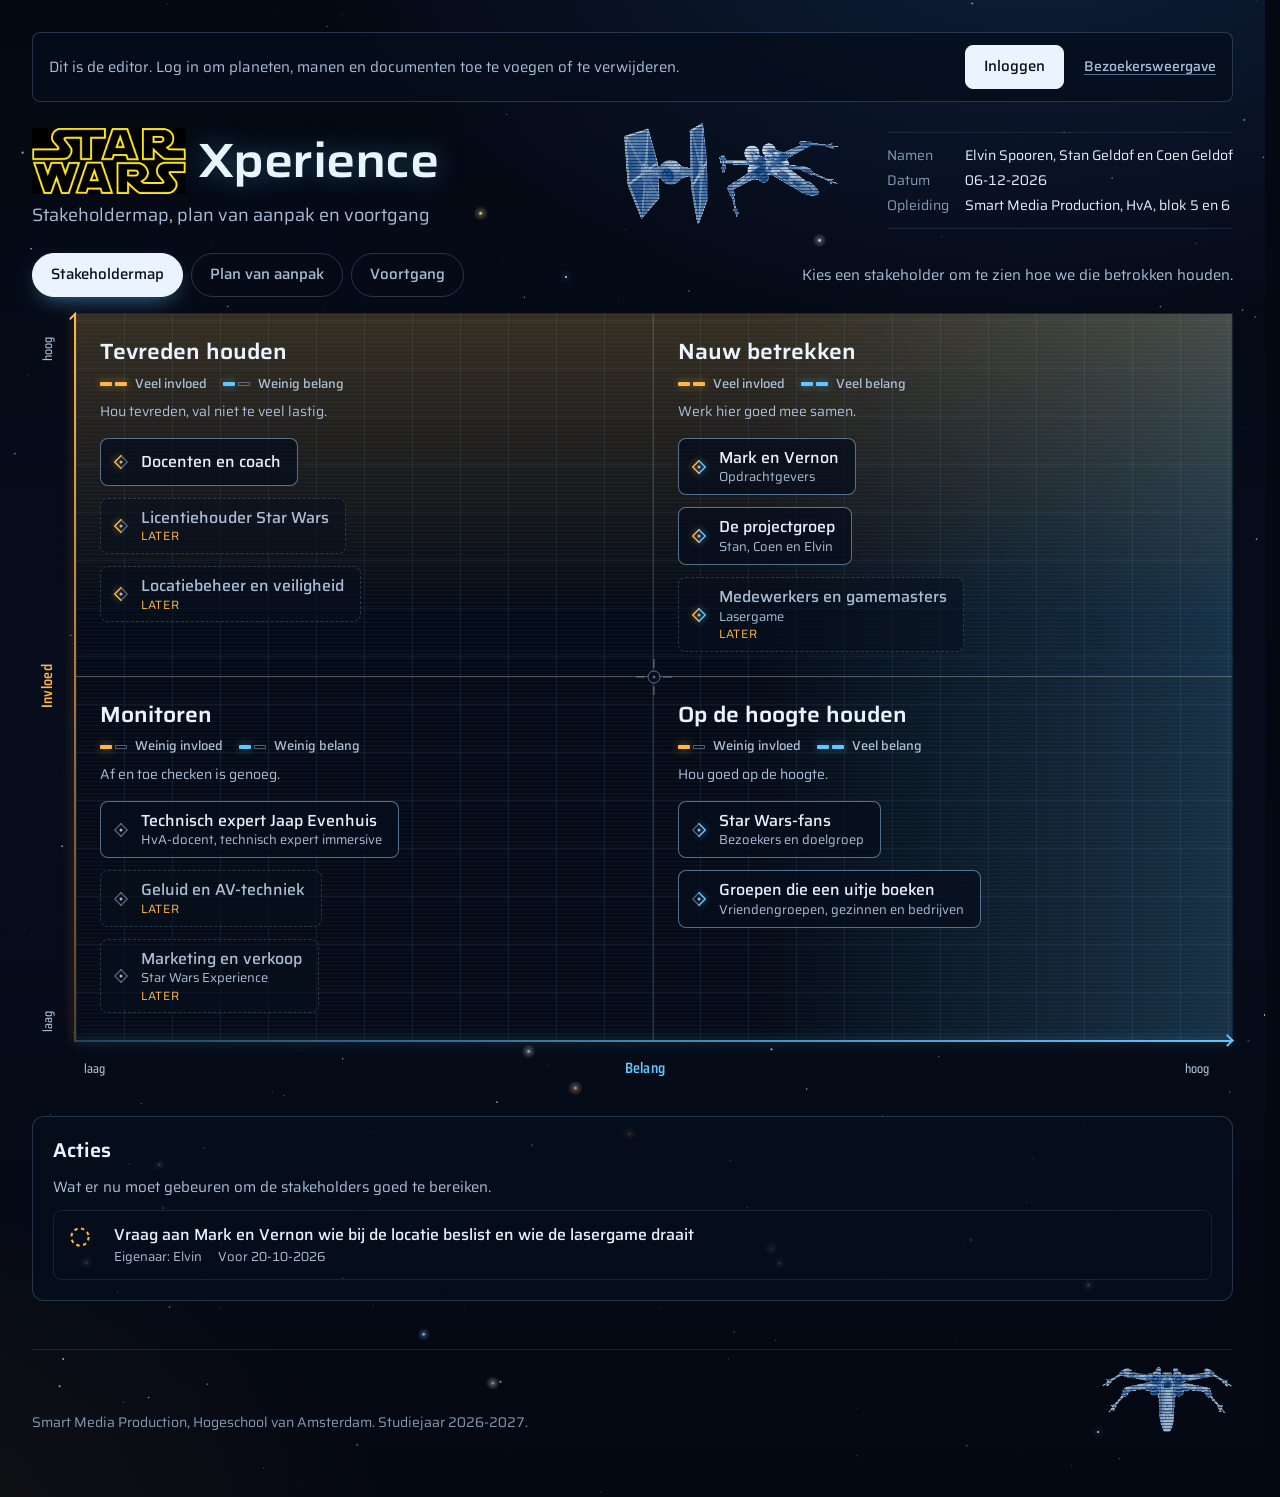
==== commit a5efca7e: "Stakeholdermap: nieuwe stakeholders, velden, acties en beheer in de editor Trello verwijderd, Jaap E" ====
--- a/editor.html
+++ b/editor.html
@@ -105,6 +105,7 @@
   <script src="data.js"></script>
   <script src="documenten.js"></script>
   <script src="planeten.js"></script>
+  <script src="stakeholders.js"></script>
   <script src="voortgang.js"></script>
   <script src="app.js"></script>
 </body>
--- a/styles.css
+++ b/styles.css
@@ -51,6 +51,7 @@
   --grid: rgba(128, 176, 224, 0.1);
   --surface: rgba(6, 12, 24, 0.95);
   --danger: #ff9c9c;
+  --bezig: #ffe14a; /* de pagina zet de waarde uit data.js (bezigKleur) erbovenop */
 
   /* Spacing op een basis van 4px */
   --s-xxs: 4px;
@@ -1204,6 +1205,28 @@
   display: none;
 }
 
+/* Voortgangslijn: het stuk na een planeet die helemaal af is, in groen met een zachte gloed eronder.
+   De gloed zijn twee brede, doorzichtige banen (in schermpixels, want een filter schaalt mee met de uitgerekte tekening). */
+.galaxy__route.is-af {
+  stroke: var(--af);
+  stroke-width: 2.25;
+  opacity: 1;
+}
+
+.galaxy__glow {
+  fill: none;
+  stroke: var(--af);
+  stroke-width: 18;
+  stroke-linecap: round;
+  vector-effect: non-scaling-stroke;
+  opacity: 0.1;
+}
+
+.galaxy__glow--kern {
+  stroke-width: 8;
+  opacity: 0.22;
+}
+
 
 .planet {
   --d: calc(var(--size) * 0.8);
@@ -1246,11 +1269,10 @@
   stroke-width: 1;
 }
 
+/* De ring om een planeet: de kleur en de lengte staan op elk deel zelf (zie ringSvg), per persoon een deel */
 .planet__ring {
   fill: none;
-  stroke: var(--ice);
   stroke-width: 3;
-  stroke-linecap: round;
 }
 
 /* De lichtrand om een planeet met een plaatje */
@@ -1281,6 +1303,24 @@
   font-size: 0.8125rem;
   line-height: 1.4;
   color: var(--text-2);
+}
+
+/* Waaraan nu gewerkt wordt, in geel: ook te zien voordat je de planeet opent */
+.planet__bezig {
+  display: inline-flex;
+  align-items: center;
+  justify-content: center;
+  gap: 6px;
+  font-size: 0.8125rem;
+  font-weight: 500;
+  line-height: 1.4;
+  color: var(--bezig);
+}
+
+.planet__bezig .icon {
+  flex: none;
+  width: 14px;
+  height: 14px;
 }
 
 .planetview {
@@ -1512,6 +1552,33 @@
   stroke-dasharray: none;
 }
 
+/* Bezig: geel, de kleur is nog niet af maar er wordt aan gewerkt. */
+.moon[data-status="bezig"] .moon__image {
+  opacity: 0.85;
+  filter: grayscale(0.15);
+}
+
+.moon__ring.is-bezig {
+  stroke: var(--bezig);
+  stroke-width: 2;
+  stroke-dasharray: none;
+}
+
+.moon[data-status="bezig"] .moon__rim {
+  stroke: var(--bezig);
+}
+
+/* Af, met opgegeven mensen: de ring in hun kleuren, elk een deel (de kleuren staan op de boog zelf). */
+.moon__arc {
+  fill: none;
+  stroke-width: 2.5;
+}
+
+.moon__dots circle {
+  stroke: #06101f;
+  stroke-width: 1.2;
+}
+
 .moon__rim {
   fill: none;
   stroke: var(--line-strong);
@@ -1604,8 +1671,14 @@
   clip-path: circle(35.9% at 50% 50%);
 }
 
-.moonview__afvinken {
+.moonview__beheer {
+  display: grid;
+  gap: var(--s-md);
   margin-top: var(--s-md);
+}
+
+.moonview__beheer .picker__checks {
+  grid-template-columns: repeat(auto-fill, minmax(min(100%, 120px), 1fr));
 }
 
 @media (min-width: 640px) {
@@ -1696,17 +1769,25 @@
 }
 
 .progress {
+  display: flex;
+  gap: 2px;
   height: 8px;
   border-radius: var(--r-full);
   background: rgba(128, 176, 224, 0.2);
   overflow: hidden;
 }
 
+/* Elk deel van de balk is van één persoon (kleur en breedte staan op het deel zelf), of geel voor wat bezig is */
 .progress__fill {
   display: block;
+  flex: none;
   height: 100%;
-  border-radius: inherit;
   background: var(--ice);
+}
+
+/* Wat bezig is: gele streepjes in plaats van een vol vlak, zodat het niet voor af doorgaat */
+.progress__fill.is-bezig {
+  background: repeating-linear-gradient(90deg, var(--bezig) 0 4px, transparent 4px 7px);
 }
 
 .progress__text {
@@ -1754,6 +1835,50 @@
 
 .moonrow[data-klaar="true"] .moonrow__status {
   color: var(--text-2);
+}
+
+.moonrow[data-status="bezig"] > .icon,
+.moonrow[data-status="bezig"] .moonrow__status,
+.planetview__status[data-status="bezig"] {
+  color: var(--bezig);
+}
+
+/* Wie eraan werkt: een gekleurd rondje met de naam ernaast */
+.crew {
+  display: inline-flex;
+  flex-wrap: wrap;
+  align-items: center;
+  gap: 2px var(--s-sm);
+}
+
+.crew__lid {
+  display: inline-flex;
+  align-items: center;
+  gap: 6px;
+  font-size: 0.8125rem;
+  line-height: 1.4;
+  color: var(--text-2);
+}
+
+.crew__dot {
+  flex: none;
+  width: 10px;
+  height: 10px;
+  border-radius: 50%;
+}
+
+.legenda {
+  display: flex;
+  flex-wrap: wrap;
+  align-items: center;
+  gap: var(--s-xxs) var(--s-sm);
+  font-size: 0.8125rem;
+  line-height: 1.5;
+  color: var(--text-3);
+}
+
+.check .crew__dot {
+  margin-left: calc(-1 * var(--s-xxs));
 }
 
 .check {
@@ -1983,6 +2108,10 @@
   transition: color 0.18s, border-color 0.18s, background-color 0.18s;
 }
 
+a.btn {
+  text-decoration: none;
+}
+
 .btn:hover {
   border-color: rgba(190, 226, 255, 0.85);
   background: rgba(var(--blue-rgb), 0.1);
@@ -2225,6 +2354,129 @@
 }
 
 .modal__sub {
+  color: var(--text-2);
+}
+
+/* Onderdeel van het venster met een eigen kop, zoals het teamwachtwoord */
+.modal__sectie {
+  display: grid;
+  gap: var(--s-sm);
+  margin-top: var(--s-xs);
+  padding-top: var(--s-md);
+  border-top: 1px solid var(--line-soft);
+}
+
+.modal h3 {
+  font-size: 1.125rem;
+  font-weight: 600;
+  line-height: 1.4;
+}
+
+.modal .linkbtn {
+  justify-self: start;
+}
+
+/* Een bestand bekijken in de pagina zelf */
+.viewer {
+  width: min(1100px, calc(100% - 2 * var(--s-md)));
+  max-width: none;
+  height: min(900px, calc(100dvh - 2 * var(--s-md)));
+  max-height: none;
+  padding: 0;
+  border: 1px solid var(--line-strong);
+  border-radius: var(--r-lg);
+  background: var(--panel);
+  color: var(--text);
+  overflow: hidden;
+}
+
+.viewer[open] {
+  display: grid;
+  grid-template-rows: auto minmax(0, 1fr);
+}
+
+.viewer::backdrop {
+  background: rgba(2, 6, 14, 0.72);
+}
+
+.viewer__kop {
+  display: flex;
+  flex-wrap: wrap;
+  align-items: center;
+  justify-content: space-between;
+  gap: var(--s-sm) var(--s-lg);
+  padding: var(--s-md) var(--s-lg);
+  border-bottom: 1px solid var(--line);
+}
+
+.viewer__tekst {
+  min-width: 0;
+}
+
+.viewer h2 {
+  font-size: 1.125rem;
+  font-weight: 600;
+  line-height: 1.4;
+  color: var(--ice);
+  overflow-wrap: anywhere;
+  outline: none;
+}
+
+.viewer__meta {
+  font-size: 0.8125rem;
+  line-height: 1.4;
+  color: var(--text-3);
+}
+
+.viewer__acties {
+  display: flex;
+  flex-wrap: wrap;
+  gap: var(--s-xs);
+}
+
+.viewer__inhoud {
+  display: grid;
+  grid-template-rows: minmax(0, 1fr) auto;
+  min-height: 0;
+  overflow: auto;
+  background: var(--space-deep);
+}
+
+.viewer__frame {
+  display: block;
+  width: 100%;
+  height: 100%;
+  border: 0;
+  background: #fff;
+}
+
+.viewer__hint {
+  padding: var(--s-xs) var(--s-lg);
+  border-top: 1px solid var(--line-soft);
+  font-size: 0.8125rem;
+  line-height: 1.4;
+  color: var(--text-3);
+}
+
+.viewer__beeld,
+.viewer__video {
+  place-self: center;
+  max-width: 100%;
+  max-height: 100%;
+  object-fit: contain;
+}
+
+.viewer__audio {
+  place-self: center;
+  width: min(100% - 2 * var(--s-lg), 480px);
+}
+
+.viewer__geen {
+  display: grid;
+  place-content: center;
+  justify-items: start;
+  gap: var(--s-md);
+  padding: var(--s-xl);
   color: var(--text-2);
 }
 
@@ -3027,3 +3279,224 @@
     display: none;
   }
 }
+
+/* ---------- Stakeholders: status, profiel, beheren en acties ---------- */
+
+.field select,
+.field textarea {
+  width: 100%;
+  border: 1px solid var(--line-strong);
+  border-radius: var(--r-md);
+  background: rgba(4, 8, 18, 0.7);
+  color: var(--text);
+  font-family: inherit;
+  font-size: 1rem;
+  caret-color: var(--blue);
+}
+
+.field select {
+  height: 44px;
+  padding: 0 var(--s-md);
+}
+
+.field textarea {
+  min-height: 76px;
+  padding: var(--s-xs) var(--s-md);
+  line-height: 1.5;
+  resize: vertical;
+}
+
+.field select:focus-visible,
+.field textarea:focus-visible {
+  border-color: var(--ice);
+  outline-offset: 1px;
+}
+
+.planeetform .field select,
+.planeetform .field textarea {
+  max-width: 28rem;
+}
+
+.node--later {
+  border-style: dashed;
+  border-color: var(--line);
+  background: rgba(6, 14, 28, 0.5);
+}
+
+.node--later .node__naam {
+  color: var(--text-2);
+}
+
+.node--later[aria-expanded="true"] {
+  border-style: solid;
+}
+
+.node__status {
+  font-size: 0.75rem;
+  line-height: 1.4;
+  letter-spacing: 0.06em;
+  text-transform: uppercase;
+  color: var(--amber);
+}
+
+.statuspil {
+  display: inline-block;
+  padding: 2px var(--s-sm);
+  border: 1px solid var(--line-strong);
+  border-radius: 999px;
+  font-size: 0.875rem;
+  line-height: 1.5;
+}
+
+.statuspil--nu {
+  border-color: rgba(var(--blue-rgb), 0.7);
+  color: var(--ice);
+}
+
+.statuspil--later {
+  border-style: dashed;
+  border-color: rgba(var(--amber-rgb), 0.65);
+  color: var(--amber);
+}
+
+.plan__status {
+  display: block;
+  margin-top: var(--s-xxs);
+  font-size: 0.8125rem;
+  line-height: 1.4;
+  color: var(--amber);
+}
+
+.detail__beheer[hidden],
+#detail-beheer[hidden] {
+  display: none;
+}
+
+.detail__beheer .planeetform,
+.detail__beheer .docs__status {
+  margin-top: var(--s-sm);
+}
+
+.doc__confirm--blok {
+  margin-top: var(--s-sm);
+}
+
+.acties {
+  display: grid;
+  justify-items: start;
+  gap: var(--s-sm);
+  margin-top: var(--s-xxl);
+  padding: var(--s-lg);
+  border: 1px solid var(--line);
+  border-radius: var(--r-lg);
+  background: var(--plate);
+}
+
+.acties h2 {
+  font-size: 1.25rem;
+  font-weight: 600;
+  line-height: 1.35;
+  color: var(--ice);
+}
+
+.acties h3 {
+  font-size: 1.125rem;
+  font-weight: 600;
+  line-height: 1.4;
+}
+
+.acties__intro {
+  font-size: 0.9375rem;
+  line-height: 1.5;
+  color: var(--text-2);
+}
+
+.acties .docs__status,
+.acties .docs__leeg {
+  margin-top: 0;
+}
+
+.acties__lijst {
+  display: grid;
+  gap: var(--s-xs);
+  width: 100%;
+  margin: 0;
+  padding: 0;
+  list-style: none;
+}
+
+.actie {
+  display: flex;
+  flex-wrap: wrap;
+  align-items: flex-start;
+  gap: var(--s-sm);
+  padding: var(--s-sm) var(--s-md);
+  border: 1px solid var(--line-soft);
+  border-radius: var(--r-md);
+}
+
+.actie__vink {
+  appearance: none;
+  display: grid;
+  flex: none;
+  place-items: center;
+  width: 44px;
+  height: 44px;
+  margin: -8px 0 -8px -12px;
+  padding: 0;
+  border: 0;
+  background: none;
+  color: var(--amber);
+  cursor: pointer;
+}
+
+.actie__vink .icon {
+  width: 22px;
+  height: 22px;
+}
+
+.actie__vink--stil {
+  cursor: default;
+}
+
+.actie__inhoud {
+  flex: 1 1 220px;
+  min-width: 0;
+}
+
+.actie__tekst {
+  font-weight: 500;
+  line-height: 1.5;
+}
+
+.actie__meta {
+  display: flex;
+  flex-wrap: wrap;
+  gap: 2px var(--s-md);
+  font-size: 0.8125rem;
+  line-height: 1.5;
+  color: var(--text-2);
+}
+
+.actie__klaar {
+  color: var(--blue);
+}
+
+.actie.is-klaar .actie__vink {
+  color: var(--blue);
+}
+
+.actie.is-klaar .actie__tekst {
+  color: var(--text-2);
+  text-decoration: line-through;
+  text-decoration-color: var(--line-strong);
+}
+
+.actie__beheer {
+  display: flex;
+  gap: var(--s-xxs);
+}
+
+.actie .planeetform {
+  flex: 1 1 100%;
+}
